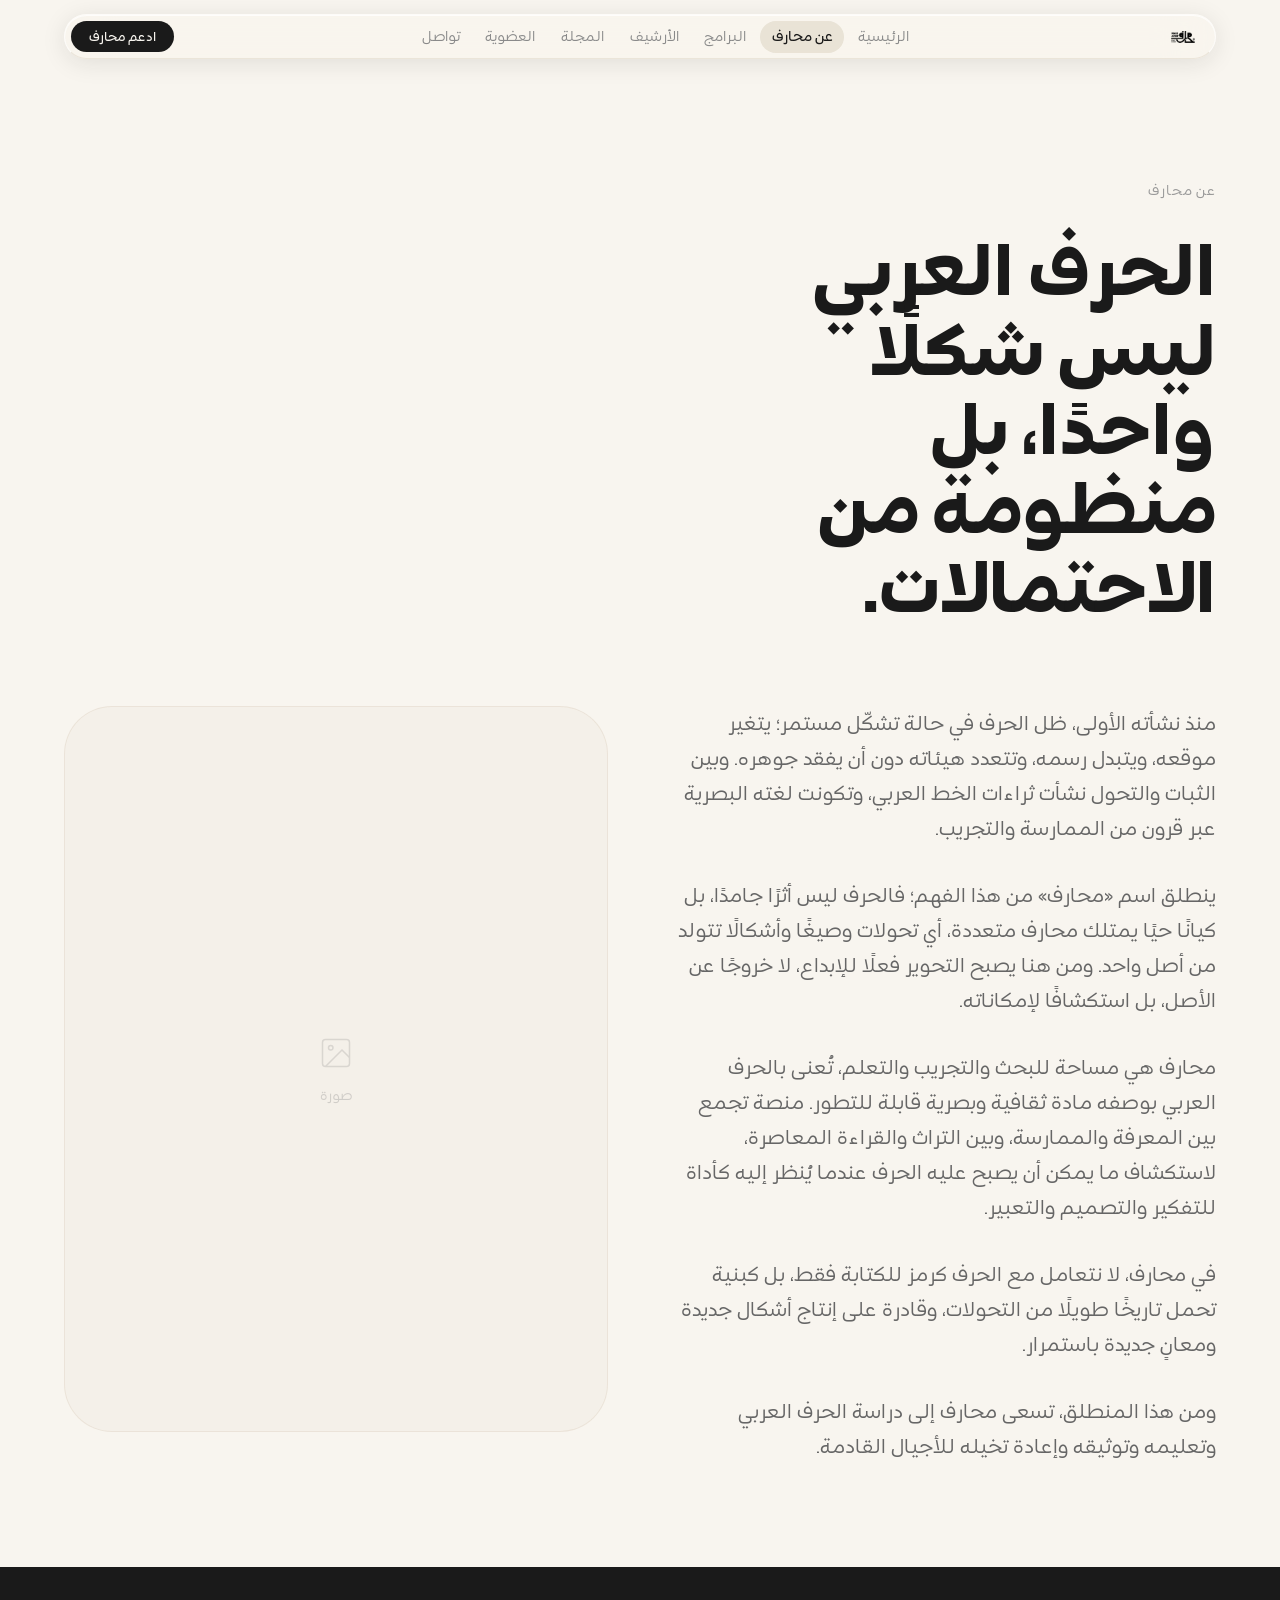
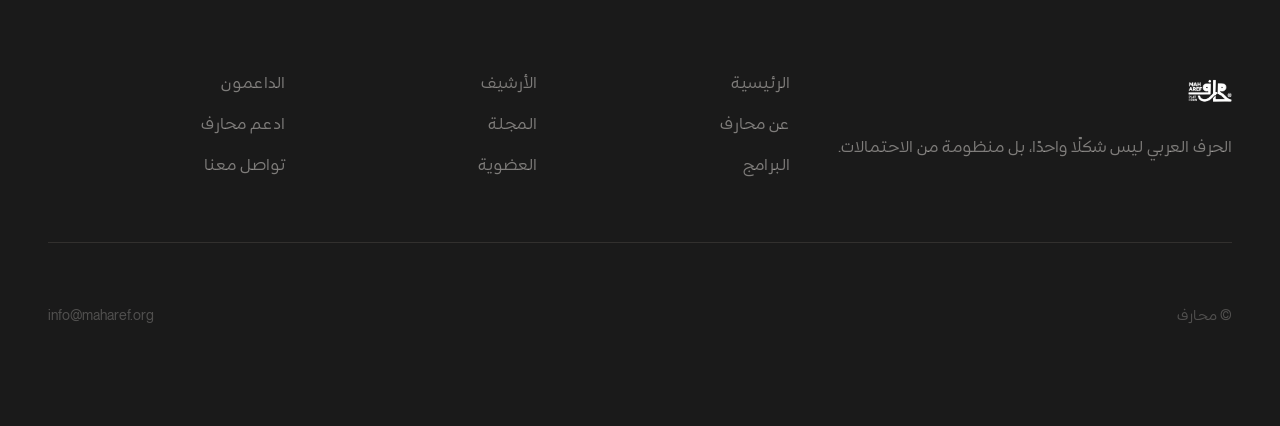
==== about.html @ a053c9e4 "Add files via upload" ====
<!DOCTYPE html>
<html dir="rtl" lang="ar">
<head>
  <meta charset="UTF-8">
  <meta name="viewport" content="width=device-width, initial-scale=1.0">
  <title>عن محارف</title>
  <link rel="stylesheet" href="css/styles.css">
</head>
<body>
<main class="page-wrap">
  <section class="section">
    <div class="container-wide">
      <span class="eyebrow">عن محارف</span>
      <h1 class="page-title animate-fade-in-up" style="font-family:var(--font-display); font-weight:900; color:var(--text-primary); line-height:var(--leading-tight); margin-bottom:5rem; max-width:34rem; text-wrap:pretty;">
        الحرف العربي ليس شكلًا واحدًا، بل منظومة من الاحتمالات.
      </h1>
      <div class="two-col" style="align-items:start;">
        <div style="display:flex; flex-direction:column; gap:2rem;">
          <p style="font-size:var(--text-xl); color:var(--text-secondary); line-height:var(--leading-relaxed); text-wrap:pretty;">
            منذ نشأته الأولى، ظل الحرف في حالة تشكّل مستمر؛ يتغير موقعه، ويتبدل رسمه، وتتعدد هيئاته دون أن يفقد جوهره. وبين الثبات والتحول نشأت ثراءات الخط العربي، وتكونت لغته البصرية عبر قرون من الممارسة والتجريب.
          </p>
          <p style="font-size:var(--text-xl); color:var(--text-secondary); line-height:var(--leading-relaxed); text-wrap:pretty;">
            ينطلق اسم «محارف» من هذا الفهم؛ فالحرف ليس أثرًا جامدًا، بل كيانًا حيًا يمتلك محارف متعددة، أي تحولات وصيغًا وأشكالًا تتولد من أصل واحد. ومن هنا يصبح التحوير فعلًا للإبداع، لا خروجًا عن الأصل، بل استكشافًا لإمكاناته.
          </p>
          <p style="font-size:var(--text-xl); color:var(--text-secondary); line-height:var(--leading-relaxed); text-wrap:pretty;">
            محارف هي مساحة للبحث والتجريب والتعلم، تُعنى بالحرف العربي بوصفه مادة ثقافية وبصرية قابلة للتطور. منصة تجمع بين المعرفة والممارسة، وبين التراث والقراءة المعاصرة، لاستكشاف ما يمكن أن يصبح عليه الحرف عندما يُنظر إليه كأداة للتفكير والتصميم والتعبير.
          </p>
          <p style="font-size:var(--text-xl); color:var(--text-secondary); line-height:var(--leading-relaxed); text-wrap:pretty;">
            في محارف، لا نتعامل مع الحرف كرمز للكتابة فقط، بل كبنية تحمل تاريخًا طويلًا من التحولات، وقادرة على إنتاج أشكال جديدة ومعانٍ جديدة باستمرار.
          </p>
          <p style="font-size:var(--text-xl); color:var(--text-secondary); line-height:var(--leading-relaxed); text-wrap:pretty;">
            ومن هذا المنطلق، تسعى محارف إلى دراسة الحرف العربي وتعليمه وتوثيقه وإعادة تخيله للأجيال القادمة.
          </p>
        </div>
        <div style="position:sticky; top:7rem;">
          <div class="img-ph" style="aspect-ratio:3/4; min-height:400px;">
            <svg width="36" height="36" viewBox="0 0 24 24" fill="none" stroke="currentColor" stroke-width="1"><rect x="3" y="3" width="18" height="18" rx="2"/><circle cx="8.5" cy="8.5" r="1.5"/><polyline points="21 15 16 10 5 21"/></svg>
            <span>صورة</span>
          </div>
        </div>
      </div>
    </div>
  </section>
</main>
<script src="js/nav.js"></script>
</body>
</html>
---- css/styles.css ----
/* ─────────────────────────────────────────────
   MAHAREF — styles.css
   Single stylesheet for the entire static site.
───────────────────────────────────────────── */

/* ── FONTS ── */
@font-face {
  font-family: 'PPNMA';
  src: url('../assets/fonts/PPNeueMontrealArabic-Thin.woff2') format('woff2');
  font-weight: 100; font-display: swap;
}
@font-face {
  font-family: 'PPNMA';
  src: url('../assets/fonts/PPNeueMontrealArabic-Light.woff2') format('woff2');
  font-weight: 300; font-display: swap;
}
@font-face {
  font-family: 'PPNMA';
  src: url('../assets/fonts/PPNeueMontrealArabic-Regular.woff2') format('woff2');
  font-weight: 400; font-display: swap;
}
@font-face {
  font-family: 'PPNMA';
  src: url('../assets/fonts/PPNeueMontrealArabic-Medium.woff2') format('woff2');
  font-weight: 500; font-display: swap;
}
@font-face {
  font-family: 'PPNMA';
  src: url('../assets/fonts/PPNeueMontrealArabic-Bold.woff2') format('woff2');
  font-weight: 700; font-display: swap;
}

/* ── TOKENS ── */
:root {
  --color-cream:      #F8F5EF;
  --color-near-black: #1A1A1A;
  --color-brown:      #6E5C43;
  --color-beige:      #D8CCBB;
  --color-olive:      #8A8B74;
  --color-charcoal:   #3A3A3A;
  --color-gray:       #666666;

  --font-display: 'PPNMA', 'Cairo', sans-serif;
  --font-body:    'PPNMA', 'Scheherazade New', sans-serif;
  --font-mono:    'IBM Plex Mono', monospace;

  --text-xs:   0.75rem;
  --text-sm:   0.875rem;
  --text-base: 1rem;
  --text-lg:   1.125rem;
  --text-xl:   1.25rem;
  --text-2xl:  1.5rem;
  --text-3xl:  1.875rem;
  --text-4xl:  2.25rem;

  --leading-tight:   1.1;
  --leading-snug:    1.4;
  --leading-relaxed: 1.75;

  --radius-md:  12px;
  --radius-xl:  20px;
  --radius-2xl: 32px;
  --radius-3xl: 48px;

  --text-primary:   var(--color-near-black);
  --text-secondary: #666666;
  --text-muted:     #999999;

  --bg-page:  var(--color-cream);
  --bg-card:  rgba(216,204,187,0.12);
  --bg-muted: rgba(216,204,187,0.08);

  --border-subtle:  rgba(216,204,187,0.3);
  --border-card:    rgba(216,204,187,0.35);
  --border-default: rgba(26,26,26,0.2);

  --px-page:       clamp(1.5rem, 5vw, 3rem);
  --py-section:    clamp(4rem, 8vw, 8rem);
  --max-w-content: 56rem;
  --max-w-wide:    72rem;
  --max-w-full:    80rem;
}

/* ── RESET ── */
*, *::before, *::after {
  box-sizing: border-box;
  margin: 0;
  padding: 0;
  font-family: 'PPNMA', 'Cairo', sans-serif;
}
html { direction: rtl; scroll-behavior: smooth; }
body {
  background: var(--color-cream);
  color: var(--color-near-black);
  min-height: 100vh;
  -webkit-font-smoothing: antialiased;
}
img { display: block; max-width: 100%; }
a { color: inherit; }
button { font-family: inherit; }

/* ── ANIMATIONS ── */
@keyframes fadeIn {
  from { opacity: 0; }
  to   { opacity: 1; }
}
@keyframes fadeInUp {
  from { opacity: 0; transform: translateY(20px); }
  to   { opacity: 1; transform: translateY(0); }
}
.animate-fade-in    { animation: fadeIn    0.8s ease-out both; }
.animate-fade-in-up { animation: fadeInUp  0.8s ease-out both; }
.anim-delay-1 { animation-delay: 0.2s; }
.anim-delay-2 { animation-delay: 0.4s; }
.anim-delay-3 { animation-delay: 0.6s; }

/* ── NAV ── */
#site-nav {
  position: fixed;
  top: 0; left: 0; right: 0;
  z-index: 500;
  padding: 0.875rem 1.5rem;
  pointer-events: none;
}
.nav-inner {
  max-width: 72rem;
  margin: 0 auto;
  pointer-events: auto;
}
.nav-pill {
  background: rgba(248,245,239,0.72);
  backdrop-filter: blur(28px) saturate(160%);
  -webkit-backdrop-filter: blur(28px) saturate(160%);
  border: 1px solid rgba(255,255,255,0.60);
  border-bottom-color: rgba(216,204,187,0.40);
  border-radius: 9999px;
  padding: 0.35rem 0.4rem;
  display: flex;
  justify-content: space-between;
  align-items: center;
  gap: 0.5rem;
  box-shadow: 0 4px 24px rgba(26,26,26,0.10), inset 0 1px 0 rgba(255,255,255,0.75);
}
.nav-logo-btn {
  background: none;
  border: none;
  cursor: pointer;
  padding: 0.2rem 0.875rem;
  display: flex;
  align-items: center;
  flex-shrink: 0;
  transition: opacity 300ms;
  text-decoration: none;
}
.nav-logo-btn:hover { opacity: 0.65; }
.nav-logo-btn img { height: 1.5rem; width: auto; mix-blend-mode: multiply; }
.nav-links { display: flex; gap: 0.2rem; align-items: center; }
.nav-link {
  background: none;
  border: none;
  cursor: pointer;
  padding: 0.35rem 0.7rem;
  transition: color 200ms ease, background 200ms ease;
  line-height: 1.5;
  text-decoration: none;
  display: inline-block;
  border-radius: 9999px;
  font-size: 0.875rem;
  font-weight: 400;
  color: #8a8a8a;
}
.nav-link:hover { color: var(--color-near-black); }
.nav-link.active {
  color: var(--color-near-black);
  background: rgba(216,204,187,0.48);
  font-weight: 500;
}
.nav-actions { display: flex; align-items: center; gap: 0.375rem; flex-shrink: 0; }
.nav-cta {
  background: var(--color-near-black);
  color: var(--color-cream) !important;
  border: none;
  border-radius: 9999px;
  padding: 0.5rem 1.125rem;
  font-size: 0.8125rem;
  font-weight: 500;
  cursor: pointer;
  transition: background 300ms;
  white-space: nowrap;
  text-decoration: none;
  display: inline-block;
}
.nav-cta:hover { background: var(--color-charcoal); }
.nav-hamburger {
  display: none;
  cursor: pointer;
  background: none;
  border: none;
  padding: 0.5rem;
  flex-direction: column;
  gap: 5px;
  align-items: center;
  justify-content: center;
}
.nav-hamburger span {
  display: block;
  width: 18px;
  height: 1.5px;
  background: var(--color-near-black);
  transition: transform 300ms, opacity 300ms;
}
@media (max-width: 900px) {
  .nav-links { display: none; }
  .nav-cta   { display: none; }
  .nav-hamburger { display: flex; }
}

/* ── MOBILE MENU ── */
#mobile-menu {
  position: fixed;
  inset: 0;
  z-index: 490;
  background: var(--bg-page);
  display: none;
  flex-direction: column;
  padding: 6rem var(--px-page) 3rem;
  overflow-y: auto;
}
#mobile-menu.open { display: flex; }
.mobile-nav-link {
  font-family: var(--font-display);
  font-size: clamp(1.5rem, 5vw, 2rem);
  font-weight: 400;
  color: var(--text-secondary);
  text-decoration: none;
  padding: 0.75rem 0;
  border-bottom: 1px solid var(--border-subtle);
  transition: color 200ms;
  display: block;
}
.mobile-nav-link.active,
.mobile-nav-link:hover { color: var(--text-primary); font-weight: 800; }
.mobile-menu-cta {
  margin-top: 2rem;
  display: inline-block;
  background: var(--color-near-black);
  color: var(--color-cream) !important;
  border-radius: 9999px;
  padding: 0.875rem 2rem;
  font-size: var(--text-base);
  text-decoration: none;
  align-self: flex-start;
}

/* ── LAYOUT ── */
.page-wrap { padding-top: 5rem; }
.section    { padding: var(--py-section) var(--px-page); }
.section + .section      { border-top: 1px solid var(--border-subtle); }
.section-muted           { background: var(--bg-muted); }
.section-dark            { background: var(--color-near-black); }
.section-border          { border-top: 1px solid var(--border-subtle); }
.container-wide    { max-width: var(--max-w-wide);    margin: 0 auto; }
.container-content { max-width: var(--max-w-content); margin: 0 auto; }
.container-full    { max-width: var(--max-w-full);    margin: 0 auto; }

.two-col { display: grid; grid-template-columns: 1fr 1fr; gap: 4rem; align-items: center; }
@media (max-width: 800px) { .two-col { grid-template-columns: 1fr; gap: 2.5rem; } }

.three-col { display: grid; grid-template-columns: repeat(3,1fr); gap: 1.5rem; }
@media (max-width: 900px) { .three-col { grid-template-columns: repeat(2,1fr); } }
@media (max-width: 580px) { .three-col { grid-template-columns: 1fr; } }

.two-col-sm { display: grid; grid-template-columns: repeat(2,1fr); gap: 1.5rem; }
@media (max-width: 620px) { .two-col-sm { grid-template-columns: 1fr; } }

.tags-wrap   { display: flex; flex-wrap: wrap; gap: 0.75rem; }
.footer-cols { display: grid; grid-template-columns: repeat(3,1fr); gap: 1rem; }
@media (max-width: 640px) { .footer-cols { grid-template-columns: repeat(2,1fr); } }

/* ── TYPOGRAPHY HELPERS ── */
.hero-title    { font-size: clamp(4rem,  16vw, 10rem); }
.page-title    { font-size: clamp(2.5rem, 7vw,  4.5rem); }
.section-title { font-size: clamp(1.75rem,4vw,  2.75rem); }
.eyebrow {
  font-size: var(--text-sm);
  color: var(--text-muted);
  letter-spacing: 0.06em;
  margin-bottom: 2rem;
  display: block;
}

/* ── BUTTONS ── */
.btn-primary {
  background: var(--color-near-black);
  color: var(--color-cream);
  border: none;
  border-radius: 9999px;
  padding: 1rem 2.5rem;
  font-size: var(--text-base);
  cursor: pointer;
  transition: background 300ms;
  display: inline-block;
  text-decoration: none;
}
.btn-primary:hover { background: var(--color-charcoal); }

.btn-cream {
  background: var(--color-cream);
  color: var(--color-near-black);
  border: none;
  border-radius: 9999px;
  padding: 0.875rem 2rem;
  font-size: var(--text-base);
  cursor: pointer;
  transition: background 300ms;
  display: inline-block;
  text-decoration: none;
}
.btn-cream:hover { background: var(--color-beige); }

.btn-outline {
  background: none;
  color: var(--text-primary);
  border: 1px solid var(--border-default);
  border-radius: 9999px;
  padding: 0.75rem 2rem;
  font-size: var(--text-base);
  cursor: pointer;
  transition: background 300ms;
  display: inline-block;
  text-decoration: none;
}
.btn-outline:hover { background: var(--bg-card); }

.btn-outline-sm {
  background: none;
  color: var(--text-primary);
  border: 1px solid var(--border-default);
  border-radius: 9999px;
  padding: 0.5rem 1.25rem;
  font-size: var(--text-sm);
  cursor: pointer;
  transition: background 300ms;
  display: inline-block;
  text-decoration: none;
}
.btn-outline-sm:hover { background: var(--bg-card); }

/* ── CARDS ── */
.card {
  background: var(--bg-card);
  border: 1px solid var(--border-card);
  border-radius: var(--radius-3xl);
  padding: 2rem;
  display: flex;
  flex-direction: column;
  gap: 1.5rem;
}
.card-sm {
  background: var(--bg-card);
  border: 1px solid var(--border-card);
  border-radius: var(--radius-xl);
  padding: 1.5rem;
}
.card-white {
  background: var(--color-cream);
  border: 1px solid var(--border-card);
  border-radius: var(--radius-3xl);
  padding: clamp(2rem,5vw,3.5rem);
}

/* ── TAGS / BADGES ── */
.tag {
  background: var(--bg-card);
  border: 1px solid var(--border-card);
  border-radius: 9999px;
  padding: 0.5rem 1.25rem;
  font-size: var(--text-base);
  color: var(--text-primary);
  display: inline-block;
}
.badge {
  border: 1px solid var(--border-card);
  border-radius: 9999px;
  padding: 0.375rem 1rem;
  font-size: var(--text-sm);
  display: inline-block;
}
.badge-brown  { color: var(--color-brown);  border-color: rgba(110,92,67,0.3); }
.badge-muted  { color: var(--text-muted); }

/* ── IMAGE PLACEHOLDER ── */
.img-ph {
  background: var(--bg-card);
  border: 1px solid var(--border-card);
  border-radius: var(--radius-3xl);
  display: flex;
  flex-direction: column;
  align-items: center;
  justify-content: center;
  gap: 1rem;
  color: var(--text-muted);
}
.img-ph svg   { opacity: 0.3; }
.img-ph span  { font-size: var(--text-sm); opacity: 0.4; }

/* ── FORMS ── */
.form-label {
  display: block;
  font-size: var(--text-sm);
  color: var(--text-muted);
  margin-bottom: 0.5rem;
}
.form-input,
.form-textarea {
  width: 100%;
  background: transparent;
  border: 1px solid var(--border-default);
  border-radius: var(--radius-md);
  padding: 0.875rem 1rem;
  font-size: var(--text-base);
  color: var(--text-primary);
  outline: none;
  transition: border-color 300ms, box-shadow 300ms;
}
.form-input:focus,
.form-textarea:focus {
  border-color: var(--color-brown);
  box-shadow: 0 0 0 3px rgba(110,92,67,0.12);
}
.form-textarea { resize: vertical; }
.form-input[type="email"] { direction: ltr; text-align: right; }
.form-group { display: flex; flex-direction: column; gap: 1.5rem; }
.form-error {
  font-size: var(--text-sm);
  color: #c0392b;
  margin-top: 0.5rem;
}
.form-success {
  background: var(--bg-card);
  border: 1px solid var(--border-card);
  border-radius: var(--radius-3xl);
  padding: 3rem;
  text-align: center;
}

/* ── BACK LINK ── */
.back-link {
  font-size: var(--text-sm);
  color: var(--text-muted);
  background: none;
  border: none;
  cursor: pointer;
  margin-bottom: 2.5rem;
  padding: 0;
  display: inline-flex;
  align-items: center;
  gap: 0.5rem;
  transition: color 300ms;
  text-decoration: none;
}
.back-link:hover { color: var(--text-primary); }

/* ── FOOTER ── */
#site-footer {
  background: var(--color-near-black);
  color: var(--color-cream);
  padding: var(--py-section) var(--px-page);
}
.footer-link {
  font-size: var(--text-base);
  color: rgba(248,245,239,0.45);
  text-decoration: none;
  display: block;
  transition: color 200ms;
  padding: 0.25rem 0;
}
.footer-link:hover { color: var(--color-cream); }

/* ── CONTENT LOADING STATES ── */
.skeleton {
  background: linear-gradient(90deg, var(--bg-card) 25%, rgba(216,204,187,0.25) 50%, var(--bg-card) 75%);
  background-size: 200% 100%;
  animation: skeleton-shimmer 1.5s infinite;
  border-radius: var(--radius-md);
}
@keyframes skeleton-shimmer {
  0%   { background-position: 200% 0; }
  100% { background-position: -200% 0; }
}
.content-empty {
  padding: 4rem 0;
  text-align: center;
  color: var(--text-muted);
  font-size: var(--text-lg);
}

/* ── HERO ── */
.hero {
  position: relative;
  width: 100%;
  height: 100svh;
  min-height: 420px;
  overflow: hidden;
}
.hero-video {
  position: absolute;
  inset: 0;
  width: 100%;
  height: 100%;
  object-fit: cover;
  z-index: 0;
}
.hero-overlay {
  position: absolute;
  inset: 0;
  background: rgba(8,6,4,0.38);
  z-index: 1;
}
.hero-content {
  position: relative;
  z-index: 2;
  height: 100%;
  display: flex;
  flex-direction: column;
  align-items: center;
  justify-content: center;
  text-align: center;
  padding: var(--px-page);
  gap: 2rem;
}
.hero-logo-wrap {
  height: clamp(4rem, 13vw, 8.5rem);
  display: flex;
  align-items: center;
  justify-content: center;
}
.hero-logo-wrap img {
  max-height: 100%;
  max-width: min(82vw, 32rem);
  object-fit: contain;
  filter: invert(1);
  mix-blend-mode: screen;
  transition: opacity 200ms ease;
}
.hero-slogan {
  font-size: clamp(0.9rem, 2vw, 1.1rem);
  color: rgba(248,245,239,0.72);
  max-width: 32rem;
  line-height: var(--leading-relaxed);
  text-wrap: pretty;
}

/* ── JOURNAL / ARCHIVE CARDS ── */
.journal-card {
  background: var(--bg-card);
  border: 1px solid var(--border-card);
  border-radius: var(--radius-3xl);
  padding: 2rem;
  display: flex;
  flex-direction: column;
  gap: 1rem;
  transition: border-color 300ms;
  text-decoration: none;
  color: inherit;
}
.journal-card:hover { border-color: rgba(216,204,187,0.7); }
.journal-card-title {
  font-family: var(--font-display);
  font-size: var(--text-2xl);
  font-weight: 800;
  color: var(--text-primary);
  line-height: var(--leading-tight);
}
.journal-card-excerpt {
  font-size: var(--text-base);
  color: var(--text-secondary);
  line-height: var(--leading-relaxed);
}
.journal-card-meta {
  font-size: var(--text-sm);
  color: var(--text-muted);
  margin-top: auto;
}
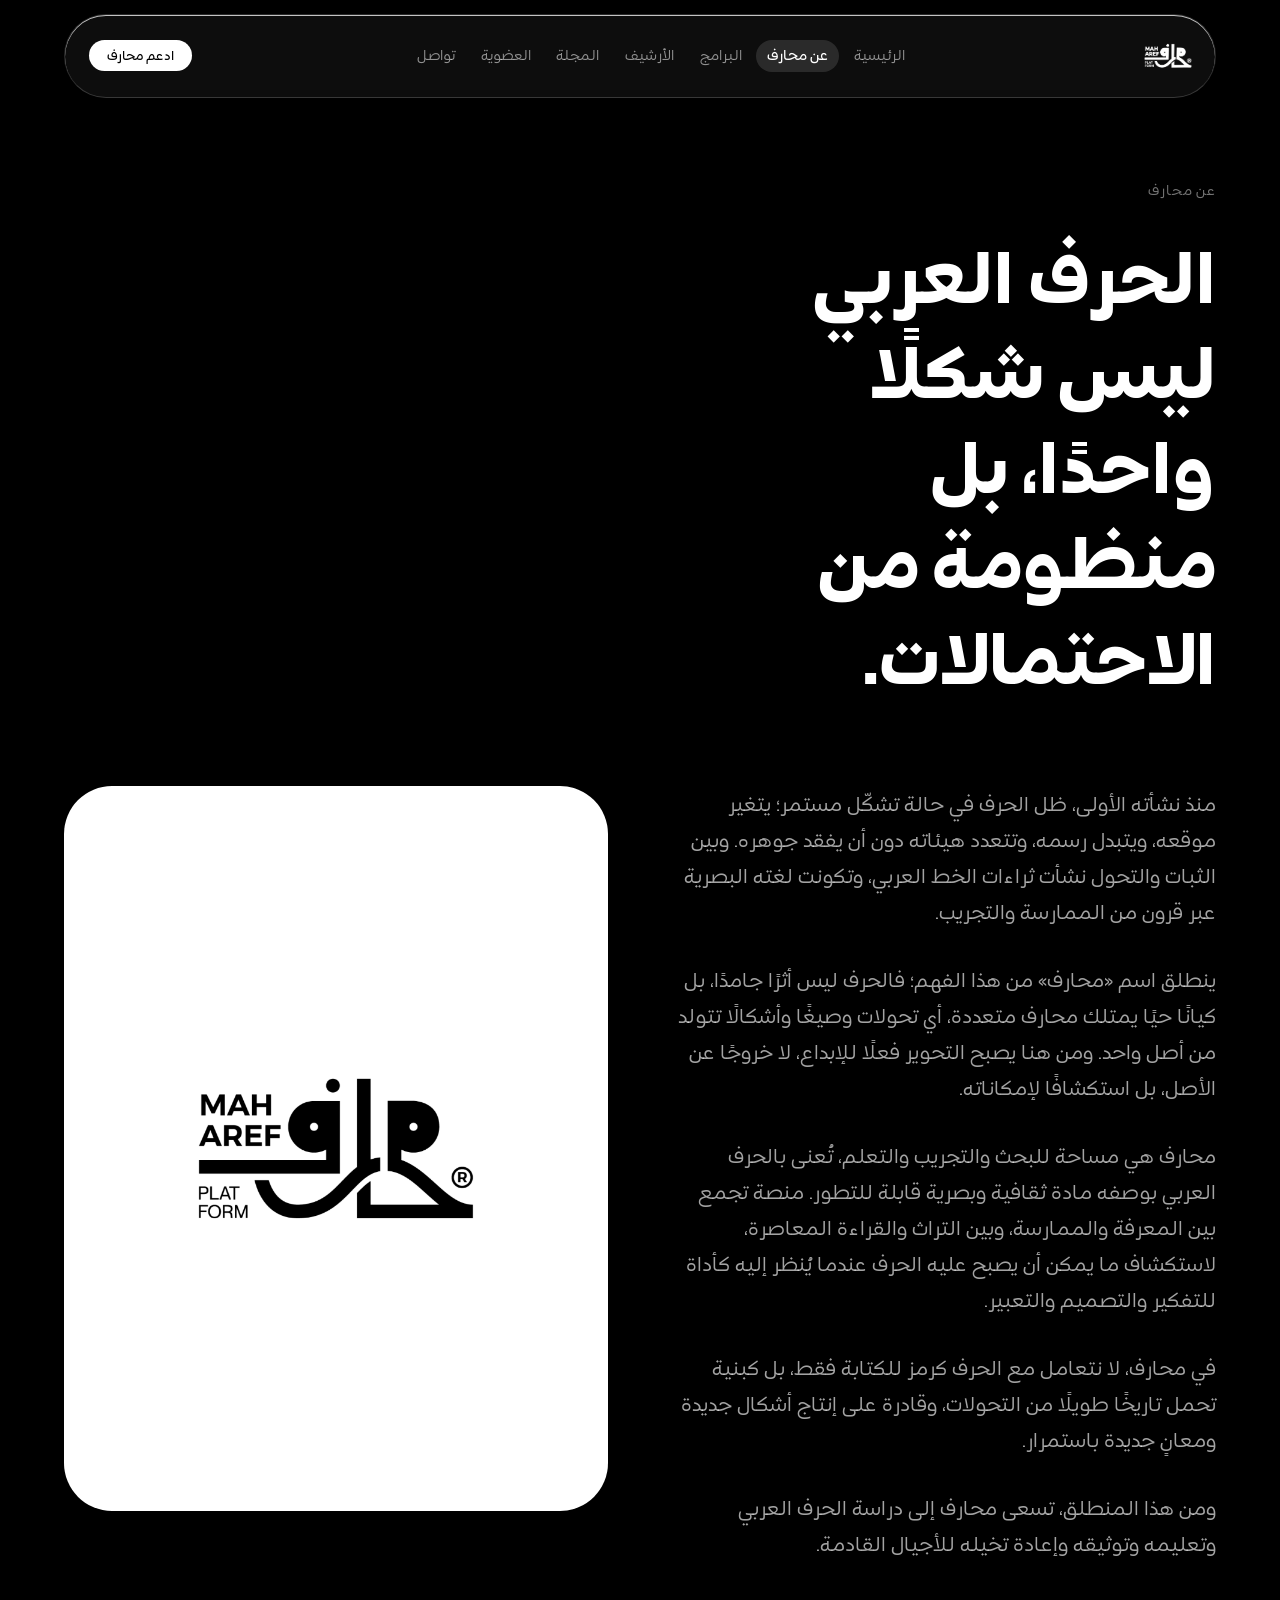
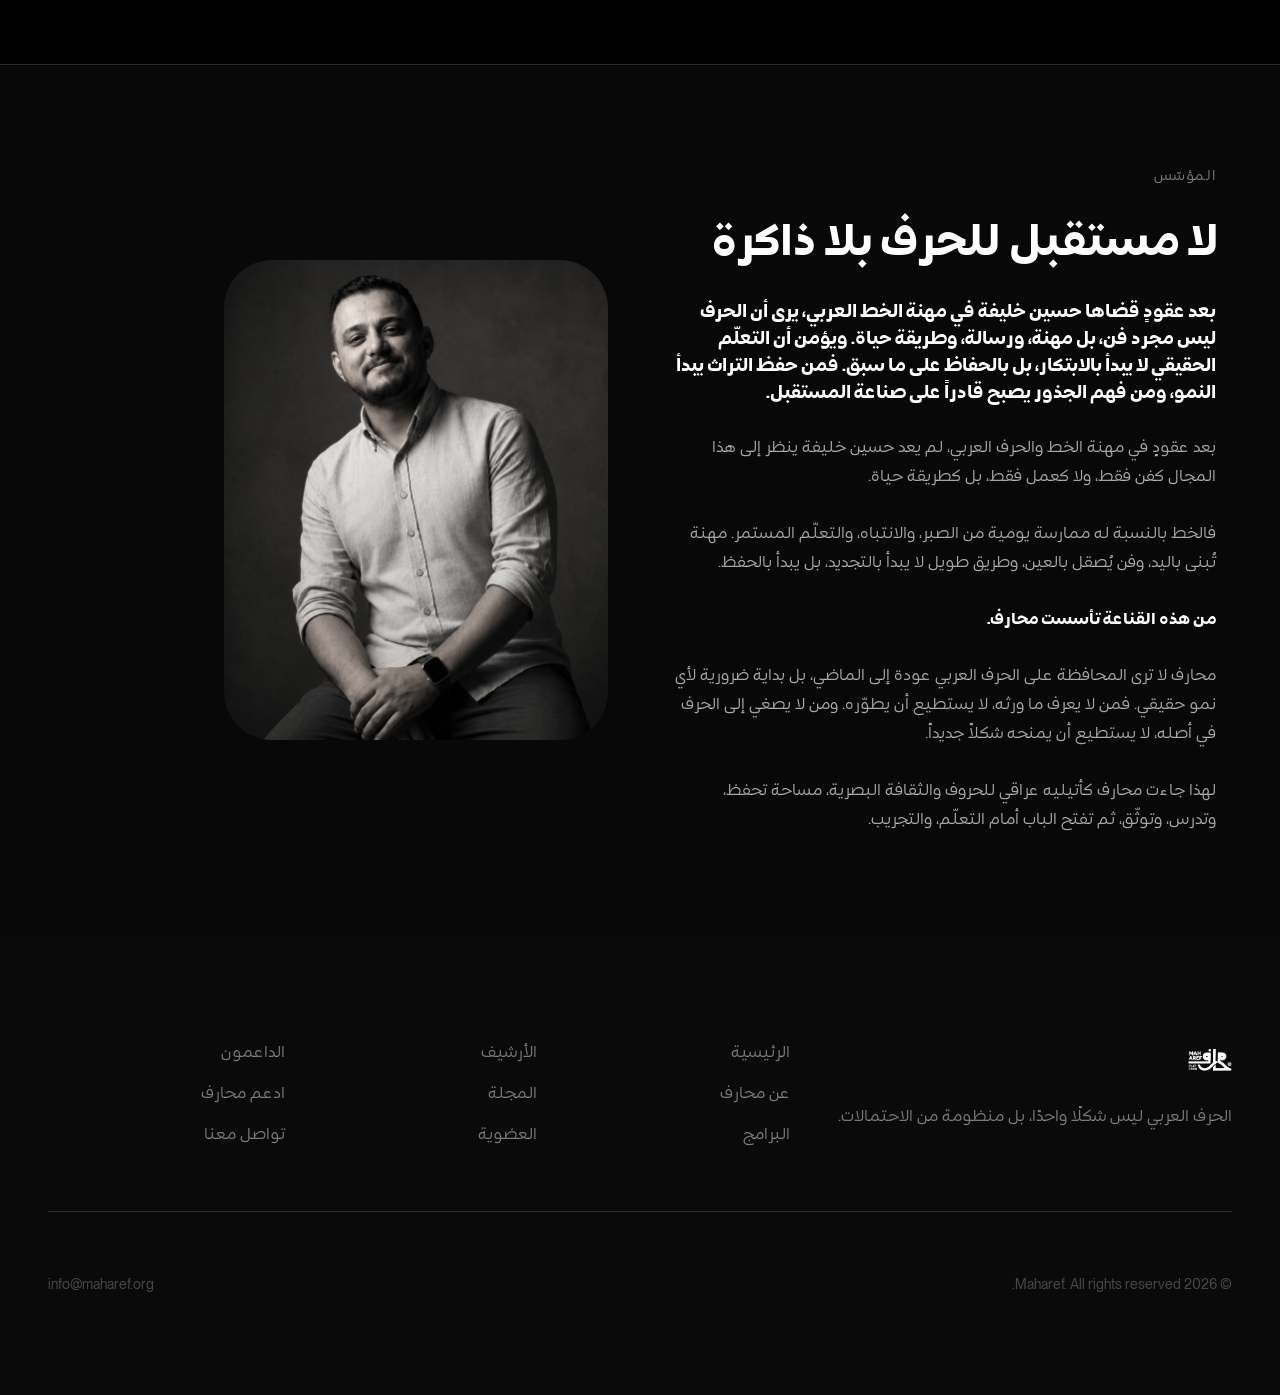
==== commit f46c2e2b: "Add files via upload" ====
--- a/about.html
+++ b/about.html
@@ -33,10 +33,43 @@
           </p>
         </div>
         <div style="position:sticky; top:7rem;">
-          <div class="img-ph" style="aspect-ratio:3/4; min-height:400px;">
-            <svg width="36" height="36" viewBox="0 0 24 24" fill="none" stroke="currentColor" stroke-width="1"><rect x="3" y="3" width="18" height="18" rx="2"/><circle cx="8.5" cy="8.5" r="1.5"/><polyline points="21 15 16 10 5 21"/></svg>
-            <span>صورة</span>
+          <div style="aspect-ratio:3/4; min-height:400px; border-radius:var(--radius-3xl); overflow:hidden; background:#FFFFFF; border:1px solid var(--border-card); display:flex; align-items:center; justify-content:center; padding:2.5rem;">
+            <img src="assets/images/maharef-wordmark.png" alt="شعار محارف — MAHAREF PLATFORM" style="width:100%; height:100%; object-fit:contain;">
           </div>
+        </div>
+      </div>
+    </div>
+  </section>
+
+  <section class="section section-muted section-border">
+    <div class="container-wide">
+      <div class="two-col" style="align-items:center;">
+        <div style="display:flex; flex-direction:column; gap:1.75rem;">
+          <span class="eyebrow" style="margin-bottom:0;">المؤسّس</span>
+          <h2 class="section-title" style="font-family:var(--font-display); font-weight:800; color:var(--text-primary); line-height:var(--leading-tight); text-wrap:pretty;">
+            لا مستقبل للحرف بلا ذاكرة
+          </h2>
+          <p style="font-size:var(--text-lg); color:var(--text-primary); line-height:var(--leading-snug); font-weight:600; text-wrap:pretty;">
+            بعد عقودٍ قضاها حسين خليفة في مهنة الخط العربي، يرى أن الحرف ليس مجرد فن، بل مهنة، ورسالة، وطريقة حياة. ويؤمن أن التعلّم الحقيقي لا يبدأ بالابتكار، بل بالحفاظ على ما سبق. فمن حفظ التراث يبدأ النمو، ومن فهم الجذور يصبح قادراً على صناعة المستقبل.
+          </p>
+          <p style="font-size:var(--text-base); color:var(--text-secondary); line-height:var(--leading-relaxed); text-wrap:pretty;">
+            بعد عقودٍ في مهنة الخط والحرف العربي، لم يعد حسين خليفة ينظر إلى هذا المجال كفن فقط، ولا كعمل فقط، بل كطريقة حياة.
+          </p>
+          <p style="font-size:var(--text-base); color:var(--text-secondary); line-height:var(--leading-relaxed); text-wrap:pretty;">
+            فالخط بالنسبة له ممارسة يومية من الصبر، والانتباه، والتعلّم المستمر. مهنة تُبنى باليد، وفن يُصقل بالعين، وطريق طويل لا يبدأ بالتجديد، بل يبدأ بالحفظ.
+          </p>
+          <p style="font-size:var(--text-base); color:var(--text-primary); line-height:var(--leading-relaxed); font-weight:600; text-wrap:pretty;">
+            من هذه القناعة تأسست محارف.
+          </p>
+          <p style="font-size:var(--text-base); color:var(--text-secondary); line-height:var(--leading-relaxed); text-wrap:pretty;">
+            محارف لا ترى المحافظة على الحرف العربي عودة إلى الماضي، بل بداية ضرورية لأي نمو حقيقي. فمن لا يعرف ما ورثه، لا يستطيع أن يطوّره. ومن لا يصغي إلى الحرف في أصله، لا يستطيع أن يمنحه شكلاً جديداً.
+          </p>
+          <p style="font-size:var(--text-base); color:var(--text-secondary); line-height:var(--leading-relaxed); text-wrap:pretty;">
+            لهذا جاءت محارف كأتيليه عراقي للحروف والثقافة البصرية، مساحة تحفظ، وتدرس، وتوثّق، ثم تفتح الباب أمام التعلّم، والتجريب.
+          </p>
+        </div>
+        <div style="aspect-ratio:4/5; min-height:320px; max-width:24rem; width:100%; border-radius:var(--radius-3xl); overflow:hidden;">
+          <img src="assets/images/hussein-khalifa.png" alt="حسين خليفة — مؤسّس محارف" style="width:100%; height:100%; object-fit:cover;">
         </div>
       </div>
     </div>
--- a/css/styles.css
+++ b/css/styles.css
@@ -32,13 +32,13 @@
 
 /* ── TOKENS ── */
 :root {
-  --color-cream:      #F8F5EF;
-  --color-near-black: #1A1A1A;
-  --color-brown:      #6E5C43;
-  --color-beige:      #D8CCBB;
-  --color-olive:      #8A8B74;
-  --color-charcoal:   #3A3A3A;
-  --color-gray:       #666666;
+  --color-cream:      #FFFFFF;
+  --color-near-black: #000000;
+  --color-brown:      #000000;
+  --color-beige:      #000000;
+  --color-olive:      #000000;
+  --color-charcoal:   #000000;
+  --color-gray:       #000000;
 
   --font-display: 'PPNMA', 'Cairo', sans-serif;
   --font-body:    'PPNMA', 'Scheherazade New', sans-serif;
@@ -53,26 +53,26 @@
   --text-3xl:  1.875rem;
   --text-4xl:  2.25rem;
 
-  --leading-tight:   1.1;
-  --leading-snug:    1.4;
-  --leading-relaxed: 1.75;
+  --leading-tight:   1.32;
+  --leading-snug:    1.5;
+  --leading-relaxed: 1.8;
 
   --radius-md:  12px;
   --radius-xl:  20px;
   --radius-2xl: 32px;
   --radius-3xl: 48px;
 
-  --text-primary:   var(--color-near-black);
-  --text-secondary: #666666;
-  --text-muted:     #999999;
-
-  --bg-page:  var(--color-cream);
-  --bg-card:  rgba(216,204,187,0.12);
-  --bg-muted: rgba(216,204,187,0.08);
-
-  --border-subtle:  rgba(216,204,187,0.3);
-  --border-card:    rgba(216,204,187,0.35);
-  --border-default: rgba(26,26,26,0.2);
+  --text-primary:   #FFFFFF;
+  --text-secondary: rgba(255,255,255,0.64);
+  --text-muted:     rgba(255,255,255,0.46);
+
+  --bg-page:  #000000;
+  --bg-card:  rgba(255,255,255,0.05);
+  --bg-muted: rgba(255,255,255,0.03);
+
+  --border-subtle:  rgba(255,255,255,0.14);
+  --border-card:    rgba(255,255,255,0.16);
+  --border-default: rgba(255,255,255,0.30);
 
   --px-page:       clamp(1.5rem, 5vw, 3rem);
   --py-section:    clamp(4rem, 8vw, 8rem);
@@ -90,8 +90,8 @@
 }
 html { direction: rtl; scroll-behavior: smooth; }
 body {
-  background: var(--color-cream);
-  color: var(--color-near-black);
+  background: #000000;
+  color: #FFFFFF;
   min-height: 100vh;
   -webkit-font-smoothing: antialiased;
 }
@@ -128,18 +128,18 @@
   pointer-events: auto;
 }
 .nav-pill {
-  background: rgba(248,245,239,0.72);
-  backdrop-filter: blur(28px) saturate(160%);
-  -webkit-backdrop-filter: blur(28px) saturate(160%);
-  border: 1px solid rgba(255,255,255,0.60);
-  border-bottom-color: rgba(216,204,187,0.40);
-  border-radius: 9999px;
-  padding: 0.35rem 0.4rem;
+  background: rgba(18,18,18,0.72);
+  backdrop-filter: blur(28px) saturate(120%);
+  -webkit-backdrop-filter: blur(28px) saturate(120%);
+  border: 1px solid rgba(255,255,255,0.12);
+  border-bottom-color: rgba(255,255,255,0.18);
+  border-radius: 9999px;
+  padding: 0.85rem 0.55rem;
   display: flex;
   justify-content: space-between;
   align-items: center;
   gap: 0.5rem;
-  box-shadow: 0 4px 24px rgba(26,26,26,0.10), inset 0 1px 0 rgba(255,255,255,0.75);
+  box-shadow: 0 4px 24px rgba(0,0,0,0.10), inset 0 1px 0 rgba(255,255,255,0.75);
 }
 .nav-logo-btn {
   background: none;
@@ -153,7 +153,7 @@
   text-decoration: none;
 }
 .nav-logo-btn:hover { opacity: 0.65; }
-.nav-logo-btn img { height: 1.5rem; width: auto; mix-blend-mode: multiply; }
+.nav-logo-btn img { height: 3rem; width: auto; filter: invert(1); }
 .nav-links { display: flex; gap: 0.2rem; align-items: center; }
 .nav-link {
   background: none;
@@ -167,18 +167,19 @@
   border-radius: 9999px;
   font-size: 0.875rem;
   font-weight: 400;
-  color: #8a8a8a;
-}
-.nav-link:hover { color: var(--color-near-black); }
+  color: rgba(255,255,255,0.55);
+}
+.nav-link:hover { color: #FFFFFF; }
 .nav-link.active {
-  color: var(--color-near-black);
-  background: rgba(216,204,187,0.48);
+  color: #FFFFFF;
+  background: rgba(255,255,255,0.12);
   font-weight: 500;
 }
 .nav-actions { display: flex; align-items: center; gap: 0.375rem; flex-shrink: 0; }
 .nav-cta {
-  background: var(--color-near-black);
-  color: var(--color-cream) !important;
+  background: #FFFFFF;
+  color: #000000 !important;
+  margin-left: 15px;
   border: none;
   border-radius: 9999px;
   padding: 0.5rem 1.125rem;
@@ -190,7 +191,7 @@
   text-decoration: none;
   display: inline-block;
 }
-.nav-cta:hover { background: var(--color-charcoal); }
+.nav-cta:hover { opacity: 0.82; }
 .nav-hamburger {
   display: none;
   cursor: pointer;
@@ -206,7 +207,7 @@
   display: block;
   width: 18px;
   height: 1.5px;
-  background: var(--color-near-black);
+  background: #FFFFFF;
   transition: transform 300ms, opacity 300ms;
 }
 @media (max-width: 900px) {
@@ -243,8 +244,8 @@
 .mobile-menu-cta {
   margin-top: 2rem;
   display: inline-block;
-  background: var(--color-near-black);
-  color: var(--color-cream) !important;
+  background: #FFFFFF;
+  color: #000000 !important;
   border-radius: 9999px;
   padding: 0.875rem 2rem;
   font-size: var(--text-base);
@@ -257,7 +258,7 @@
 .section    { padding: var(--py-section) var(--px-page); }
 .section + .section      { border-top: 1px solid var(--border-subtle); }
 .section-muted           { background: var(--bg-muted); }
-.section-dark            { background: var(--color-near-black); }
+.section-dark            { background: #111111; }
 .section-border          { border-top: 1px solid var(--border-subtle); }
 .container-wide    { max-width: var(--max-w-wide);    margin: 0 auto; }
 .container-content { max-width: var(--max-w-content); margin: 0 auto; }
@@ -291,8 +292,8 @@
 
 /* ── BUTTONS ── */
 .btn-primary {
-  background: var(--color-near-black);
-  color: var(--color-cream);
+  background: #FFFFFF;
+  color: #000000;
   border: none;
   border-radius: 9999px;
   padding: 1rem 2.5rem;
@@ -302,7 +303,7 @@
   display: inline-block;
   text-decoration: none;
 }
-.btn-primary:hover { background: var(--color-charcoal); }
+.btn-primary:hover { opacity: 0.82; }
 
 .btn-cream {
   background: var(--color-cream);
@@ -316,7 +317,7 @@
   display: inline-block;
   text-decoration: none;
 }
-.btn-cream:hover { background: var(--color-beige); }
+.btn-cream:hover { opacity: 0.82; }
 
 .btn-outline {
   background: none;
@@ -363,7 +364,7 @@
   padding: 1.5rem;
 }
 .card-white {
-  background: var(--color-cream);
+  background: var(--bg-card);
   border: 1px solid var(--border-card);
   border-radius: var(--radius-3xl);
   padding: clamp(2rem,5vw,3.5rem);
@@ -386,7 +387,7 @@
   font-size: var(--text-sm);
   display: inline-block;
 }
-.badge-brown  { color: var(--color-brown);  border-color: rgba(110,92,67,0.3); }
+.badge-brown  { color: #FFFFFF;  border-color: rgba(255,255,255,0.3); }
 .badge-muted  { color: var(--text-muted); }
 
 /* ── IMAGE PLACEHOLDER ── */
@@ -425,8 +426,8 @@
 }
 .form-input:focus,
 .form-textarea:focus {
-  border-color: var(--color-brown);
-  box-shadow: 0 0 0 3px rgba(110,92,67,0.12);
+  border-color: #FFFFFF;
+  box-shadow: 0 0 0 3px rgba(255,255,255,0.14);
 }
 .form-textarea { resize: vertical; }
 .form-input[type="email"] { direction: ltr; text-align: right; }
@@ -463,13 +464,13 @@
 
 /* ── FOOTER ── */
 #site-footer {
-  background: var(--color-near-black);
-  color: var(--color-cream);
+  background: #0A0A0A;
+  color: #FFFFFF;
   padding: var(--py-section) var(--px-page);
 }
 .footer-link {
   font-size: var(--text-base);
-  color: rgba(248,245,239,0.45);
+  color: rgba(255,255,255,0.45);
   text-decoration: none;
   display: block;
   transition: color 200ms;
@@ -479,7 +480,7 @@
 
 /* ── CONTENT LOADING STATES ── */
 .skeleton {
-  background: linear-gradient(90deg, var(--bg-card) 25%, rgba(216,204,187,0.25) 50%, var(--bg-card) 75%);
+  background: linear-gradient(90deg, var(--bg-card) 25%, rgba(0,0,0,0.10) 50%, var(--bg-card) 75%);
   background-size: 200% 100%;
   animation: skeleton-shimmer 1.5s infinite;
   border-radius: var(--radius-md);
@@ -514,7 +515,7 @@
 .hero-overlay {
   position: absolute;
   inset: 0;
-  background: rgba(8,6,4,0.38);
+  background: rgba(0,0,0,0.45);
   z-index: 1;
 }
 .hero-content {
@@ -545,7 +546,7 @@
 }
 .hero-slogan {
   font-size: clamp(0.9rem, 2vw, 1.1rem);
-  color: rgba(248,245,239,0.72);
+  color: rgba(255,255,255,0.72);
   max-width: 32rem;
   line-height: var(--leading-relaxed);
   text-wrap: pretty;
@@ -564,7 +565,7 @@
   text-decoration: none;
   color: inherit;
 }
-.journal-card:hover { border-color: rgba(216,204,187,0.7); }
+.journal-card:hover { border-color: rgba(0,0,0,0.4); }
 .journal-card-title {
   font-family: var(--font-display);
   font-size: var(--text-2xl);
